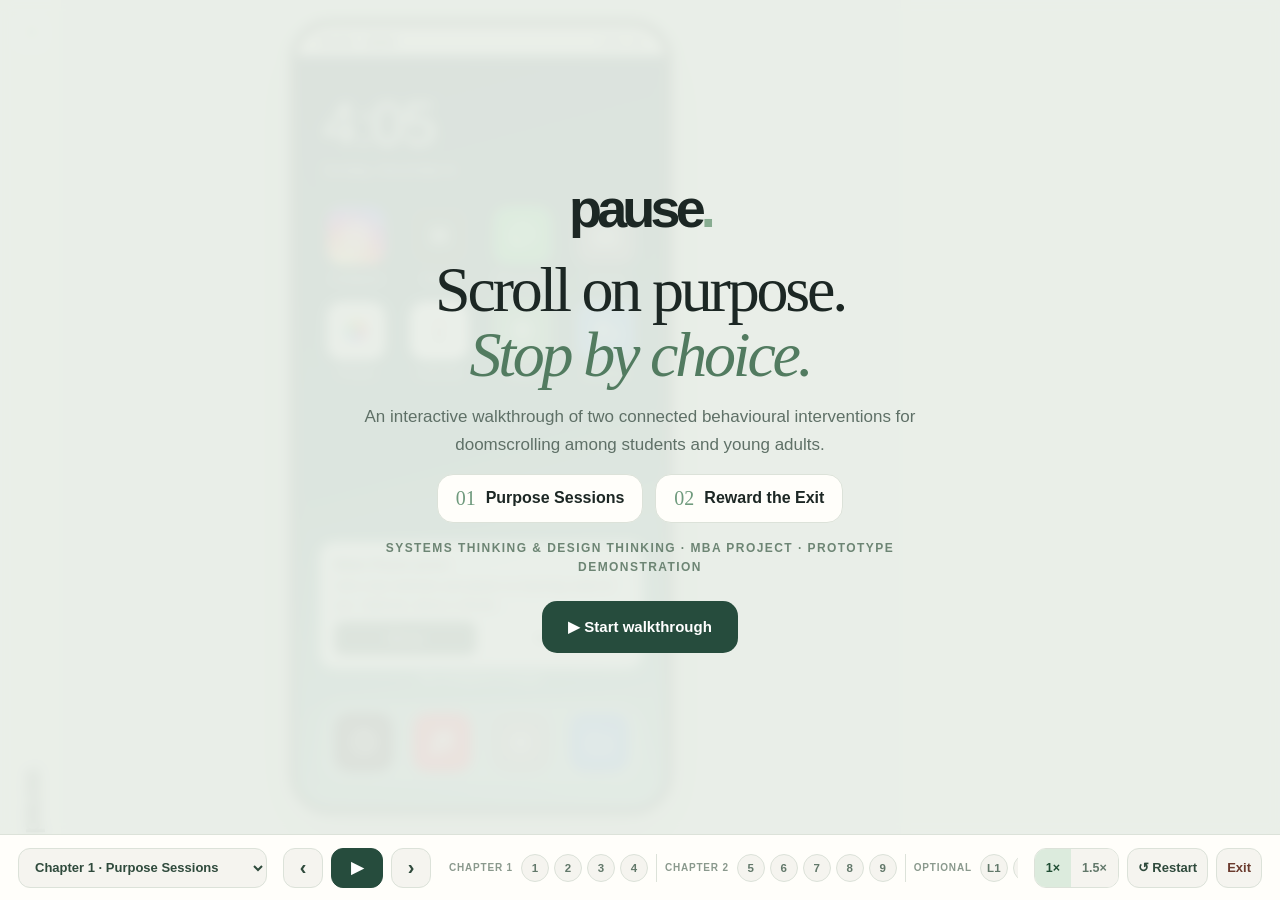
==== walkthrough.html @ 60032611 "Add automated presentation walkthrough and recorded videos - walkthrough.html: overview, the real pr" ====
<!doctype html>
<html lang="en">
<head>
  <meta charset="utf-8" />
  <meta name="viewport" content="width=device-width, initial-scale=1, viewport-fit=cover" />
  <meta name="theme-color" content="#f5f4ef" />
  <title>Pause — Walkthrough</title>
  <meta name="description" content="An automated walkthrough of the Pause prototype: Purpose Sessions and Reward the Exit." />
  <link rel="stylesheet" href="walkthrough/walkthrough.css" />
</head>
<body>
<div class="wt" id="wt">
  <!-- Left: compact project overview (collapsible) -->
  <aside class="wt-overview" id="overview" aria-label="Project overview">
    <button class="ov-toggle" id="ov-toggle" aria-expanded="true" aria-controls="ov-body" title="Collapse overview (O)"><span class="ov-toggle-icon">«</span></button>
    <div class="ov-rail"><span class="logo">pause<i>.</i></span></div>
    <div class="ov-body" id="ov-body">
      <span class="logo">pause<i>.</i></span>
      <p class="ov-kicker">Systems Thinking &amp; Design Thinking · MBA project</p>
      <p class="ov-desc">A behavioural design prototype for doomscrolling among students and young adults. Pause adds deliberate choices at the moments where scrolling usually becomes automatic.</p>
      <div class="ov-int" data-int="1"><span class="ov-num">01</span><div><b>Purpose Sessions</b>Recognise the trigger and choose a purpose, a finish line and a next step before entering the feed.</div></div>
      <div class="ov-int" data-int="2"><span class="ov-num">02</span><div><b>Reward the Exit</b>Notice automatic scrolling, meet natural stopping points and make leaving easier.</div></div>
      <div class="ov-loops" id="ov-loops"></div>
      <p class="ov-foot">The Instagram screens are a simulation. The walkthrough uses a sample user and does not change your saved preferences.</p>
    </div>
  </aside>

  <!-- Centre: the real prototype inside a phone frame -->
  <main class="wt-stage" id="stage" aria-label="Pause prototype, controlled by the walkthrough">
    <div class="phone-wrap" id="phone-wrap">
      <div class="phone-frame" id="phone-frame">
        <iframe id="app" title="Pause prototype" src="index.html?demo" tabindex="-1"></iframe>
      </div>
      <div class="gray-meter" id="gray-meter" aria-live="polite" hidden>
        <span class="gm-label">Grayscale</span><b id="gm-value">0%</b>
        <span class="gm-bar"><i id="gm-fill"></i></span><span class="gm-note">walkthrough indicator</span>
      </div>
    </div>
  </main>

  <!-- Right: contextual explanation -->
  <section class="wt-panel" id="panel" aria-live="polite" aria-label="Step explanation">
    <div class="panel-inner" id="panel-inner"></div>
  </section>

  <!-- Highlight, bubble and connector (drawn over everything, never intercepting clicks) -->
  <div class="hl-clip" id="hl-clip"><div class="hl-box" id="hl-box"></div></div>
  <div class="hl-bubble" id="hl-bubble" aria-hidden="true"></div>
  <svg class="hl-line" id="hl-line" aria-hidden="true"><path id="hl-path"/><circle id="hl-dot" r="3.5"/></svg>

  <!-- Controls -->
  <nav class="wt-controls" id="controls" aria-label="Walkthrough controls">
    <div class="ctl-group">
      <label class="sr-only" for="chapter">Chapter</label>
      <select id="chapter" class="ctl-select" title="Chapter"></select>
    </div>
    <div class="ctl-group ctl-main">
      <button class="ctl" id="btn-prev" title="Previous step (←)" aria-label="Previous step">‹</button>
      <button class="ctl play" id="btn-play" title="Play / Pause (Space)" aria-label="Play">▶</button>
      <button class="ctl" id="btn-next" title="Next step (→)" aria-label="Next step">›</button>
    </div>
    <div class="ctl-progress" id="progress" role="tablist" aria-label="Steps"></div>
    <div class="ctl-group">
      <div class="speed" role="group" aria-label="Playback speed"><button class="spd on" data-speed="1" aria-pressed="true">1×</button><button class="spd" data-speed="1.5" aria-pressed="false">1.5×</button></div>
      <button class="ctl text" id="btn-restart" title="Restart (R)" aria-label="Restart">↺<span class="lbl">&nbsp;Restart</span></button>
      <a class="ctl text exit" id="btn-exit" href="index.html" title="Exit walkthrough (Esc)">Exit</a>
    </div>
  </nav>

  <!-- Title and summary cards -->
  <div class="wt-card" id="card-intro" hidden>
    <div class="card-body">
      <span class="logo big">pause<i>.</i></span>
      <h1>Scroll on purpose.<br/><i>Stop by choice.</i></h1>
      <p>An interactive walkthrough of two connected behavioural interventions for doomscrolling among students and young adults.</p>
      <div class="card-ints"><div><span>01</span>Purpose Sessions</div><div><span>02</span>Reward the Exit</div></div>
      <p class="card-meta">Systems Thinking &amp; Design Thinking · MBA project · Prototype demonstration</p>
      <button class="card-btn" id="intro-start">▶ Start walkthrough</button>
    </div>
  </div>
  <div class="wt-card" id="card-summary" hidden>
    <div class="card-body" id="summary-body"></div>
  </div>
</div>
<script src="walkthrough/steps.js"></script>
<script src="walkthrough/walkthrough.js"></script>
</body>
</html>
---- walkthrough/walkthrough.css ----
/* Pause walkthrough. Same palette as the prototype: cream paper, sage and dark green. */
:root{--paper:#f5f4ef;--white:#fffefa;--ink:#1c2724;--sub:#5f7067;--edge:#dce2d9;--green:#264c3d;--sage:#88ac91;--mist:#e4eee5;--bg:#e9eee8;--accent:#2f6b4a;
  --ctl-h:66px;--ov-w:300px;--panel-w:430px;font-family:Inter,ui-sans-serif,-apple-system,BlinkMacSystemFont,"Segoe UI",sans-serif}
*{box-sizing:border-box}
html,body{margin:0;height:100%;background:var(--bg);color:var(--ink);overflow:hidden}
button,select{font:inherit;color:inherit}button{cursor:pointer}
button:focus-visible,select:focus-visible,a:focus-visible{outline:3px solid #86b69b;outline-offset:2px}
.sr-only{position:absolute;width:1px;height:1px;overflow:hidden;clip:rect(0 0 0 0);white-space:nowrap}
.logo{font-size:30px;font-weight:900;letter-spacing:-.09em;line-height:1;color:var(--ink)}.logo i{font-style:normal;color:var(--sage)}.logo.big{font-size:54px}

.wt{position:relative;height:100dvh;display:grid;grid-template-columns:var(--ov-w) minmax(0,1fr) var(--panel-w);grid-template-rows:minmax(0,1fr) var(--ctl-h);transition:grid-template-columns .35s ease}
.wt.ov-collapsed{--ov-w:62px}

/* ---- Left overview ---- */
.wt-overview{grid-row:1;grid-column:1;position:relative;overflow:hidden;border-right:1px solid var(--edge);background:var(--paper)}
.ov-body{height:100%;overflow-y:auto;padding:30px 26px 24px;display:flex;flex-direction:column;gap:14px;transition:opacity .25s}
.ov-kicker{margin:4px 0 0;font-size:10.5px;font-weight:800;letter-spacing:.14em;text-transform:uppercase;color:#4e7a5f;line-height:1.5}
.ov-desc{margin:0;font-size:14px;line-height:1.6;color:var(--sub)}
.ov-int{display:flex;gap:12px;background:var(--white);border:1px solid var(--edge);border-radius:16px;padding:13px 14px;font-size:12.5px;line-height:1.5;color:var(--sub);transition:border-color .3s,box-shadow .3s}
.ov-int b{display:block;color:var(--ink);font-size:13.5px;margin-bottom:2px}.ov-num{font-family:Georgia,serif;font-size:20px;color:#6f9a7d;line-height:1.1}
.ov-int.on{border-color:#7fa98b;box-shadow:0 0 0 3px #dfeadf}
.ov-loops{display:flex;flex-direction:column;gap:7px;margin-top:4px}
.ov-loops h3{margin:0 0 2px;font-size:10.5px;letter-spacing:.14em;text-transform:uppercase;color:#4e7a5f}
.loop{display:flex;gap:10px;font-size:12px;line-height:1.45;color:var(--sub);padding:7px 9px;border-radius:12px;transition:background .3s}
.loop b{color:var(--ink)}.loop .tag{flex:0 0 28px;height:22px;border-radius:7px;display:grid;place-items:center;font-size:11px;font-weight:800;background:#e8ede6;color:#50675a}
.loop.on{background:#e3eee4}.loop.on .tag{background:var(--green);color:#fff}
.ov-foot{margin-top:auto;font-size:11px;line-height:1.5;color:#83948a}
.ov-rail{position:absolute;inset:0;display:none;justify-content:center;padding-top:74px}.ov-rail .logo{writing-mode:vertical-rl;transform:rotate(180deg);font-size:26px}
.ov-toggle{position:absolute;top:16px;right:12px;z-index:3;width:34px;height:34px;border-radius:10px;border:1px solid var(--edge);background:var(--white);color:#4e7a5f;font-weight:800}
.wt.ov-collapsed .ov-body{opacity:0;pointer-events:none}.wt.ov-collapsed .ov-rail{display:flex}.wt.ov-collapsed .ov-toggle{right:13px}.wt.ov-collapsed .ov-toggle-icon{display:inline-block;transform:rotate(180deg)}

/* ---- Centre stage ---- */
.wt-stage{grid-row:1;grid-column:2;position:relative;display:grid;place-items:center;min-width:0;overflow:hidden}
.phone-wrap{position:relative;transform-origin:center center}
.phone-frame{width:404px;height:840px;border:7px solid #25332d;border-radius:42px;overflow:hidden;background:var(--paper);box-shadow:0 22px 70px rgba(19,39,28,.18)}
.phone-frame iframe{display:block;width:390px;height:826px;border:0;background:var(--paper)}
.gray-meter{position:absolute;left:-150px;top:120px;width:128px;background:var(--white);border:1px solid var(--edge);border-radius:16px;padding:12px 13px;box-shadow:0 8px 24px rgba(19,39,28,.08);display:flex;flex-direction:column;gap:6px;transition:opacity .3s}
.gray-meter[hidden]{display:flex;opacity:0;pointer-events:none}
.gm-label{font-size:10px;font-weight:800;letter-spacing:.12em;text-transform:uppercase;color:#4e7a5f}.gray-meter b{font-family:Georgia,serif;font-weight:400;font-size:34px;line-height:1;letter-spacing:-.04em}
.gm-bar{height:8px;border-radius:9px;background:linear-gradient(90deg,#3f9b5e,#d9a441 40%,#8d8d8d);position:relative;overflow:hidden}.gm-bar i{position:absolute;inset:0 auto 0 0;background:rgba(255,255,255,.0);border-right:3px solid var(--ink);transition:width .25s}
.gm-note{font-size:9.5px;color:#8a998d}

/* ---- Right panel ---- */
.wt-panel{grid-row:1;grid-column:3;overflow-y:auto;background:var(--paper);border-left:1px solid var(--edge);position:relative}
.panel-inner{padding:30px 30px 24px;display:flex;flex-direction:column;gap:14px;animation:fadein .35s ease}
@keyframes fadein{from{opacity:0;transform:translateY(6px)}to{opacity:1;transform:none}}
.p-head{display:flex;gap:14px;align-items:flex-start}
.p-badge{flex:0 0 44px;height:44px;border-radius:50%;background:var(--green);color:#fff;display:grid;place-items:center;font-weight:800;font-size:16px;box-shadow:0 0 0 5px #dfeadf}
.p-chapter{font-size:10.5px;font-weight:800;letter-spacing:.14em;text-transform:uppercase;color:#4e7a5f;margin-bottom:5px}
.p-head h2{margin:0;font-family:Georgia,serif;font-weight:400;font-size:29px;line-height:1.1;letter-spacing:-.035em}
.p-labels{display:flex;flex-wrap:wrap;gap:7px}
.sys-label{display:inline-flex;align-items:center;gap:6px;border-radius:999px;padding:5px 11px;background:#dcebdd;color:#1f4d33;font-size:11.5px;font-weight:750}
.sys-label.loop-tag{background:transparent;border:1px solid #b9ccbc;color:#4e7a5f}
.p-now{font-size:12.5px;color:#4e6a59;background:var(--white);border:1px solid var(--edge);border-radius:12px;padding:9px 12px;display:flex;gap:8px;align-items:center;min-height:38px}
.p-now .dotn{flex:0 0 20px;height:20px;border-radius:50%;background:var(--green);color:#fff;font-size:10.5px;font-weight:800;display:grid;place-items:center}
.p-sec{display:flex;flex-direction:column;gap:4px}
.p-sec h3{margin:0;font-size:10.5px;font-weight:800;letter-spacing:.12em;text-transform:uppercase;color:#6d8574}
.p-sec p{margin:0;font-size:14.5px;line-height:1.58;color:#2f3f38}
.p-sec.sys{background:#e8f0e7;border-radius:14px;padding:12px 14px}
.p-note{font-size:12px;line-height:1.5;color:#6b5a2e;background:#f7f0dc;border:1px solid #ecdcae;border-radius:12px;padding:9px 12px}

/* ---- Highlight overlay ---- */
.hl-clip{position:fixed;overflow:hidden;pointer-events:none;z-index:20;border-radius:36px;opacity:0;transition:opacity .3s}
.hl-clip.on{opacity:1}
.hl-box{position:absolute;border-radius:14px;box-shadow:0 0 0 3px #3f8a5f,0 0 0 2000px rgba(236,240,233,.38);transition:left .38s cubic-bezier(.3,.7,.3,1),top .38s cubic-bezier(.3,.7,.3,1),width .38s cubic-bezier(.3,.7,.3,1),height .38s cubic-bezier(.3,.7,.3,1)}
.hl-bubble{position:fixed;z-index:22;width:34px;height:34px;margin:-17px 0 0 -17px;border-radius:50%;background:var(--green);color:#fff;display:grid;place-items:center;font-weight:800;font-size:13px;box-shadow:0 0 0 4px rgba(223,234,223,.95),0 6px 16px rgba(19,39,28,.25);pointer-events:none;opacity:0;transition:opacity .3s,left .38s cubic-bezier(.3,.7,.3,1),top .38s cubic-bezier(.3,.7,.3,1)}
.hl-bubble.on{opacity:1}
.hl-line{position:fixed;inset:0;width:100%;height:100%;pointer-events:none;z-index:21;opacity:0;transition:opacity .3s}
.hl-line.on{opacity:1}.hl-line path{fill:none;stroke:#3f8a5f;stroke-width:1.6;stroke-dasharray:5 4}.hl-line circle{fill:#3f8a5f}

/* ---- Controls ---- */
.wt-controls{grid-row:2;grid-column:1/-1;display:flex;align-items:center;gap:16px;padding:0 18px;background:var(--white);border-top:1px solid var(--edge);z-index:30;min-width:0}
.ctl-group{display:flex;align-items:center;gap:8px;flex:none}
.ctl-select{height:40px;border-radius:12px;border:1px solid var(--edge);background:var(--paper);padding:0 12px;font-size:13px;font-weight:650;color:#2f4a3c;max-width:260px}
.ctl{height:40px;min-width:40px;border-radius:12px;border:1px solid var(--edge);background:var(--paper);font-size:20px;font-weight:700;color:#2f4a3c;display:inline-flex;align-items:center;justify-content:center;text-decoration:none;padding:0 10px}
.ctl.play{background:var(--green);border-color:var(--green);color:#fff;min-width:52px;font-size:16px}
.ctl.text{font-size:13px;font-weight:700}.ctl.exit{color:#6b3b2e}
.ctl-progress{flex:1;display:flex;align-items:center;gap:6px;min-width:0;overflow-x:auto;scrollbar-width:none;padding:4px 2px}
.ctl-progress::-webkit-scrollbar{display:none}
.pg-chap{display:flex;align-items:center;gap:5px;padding-right:8px;margin-right:2px;border-right:1px solid var(--edge)}.pg-chap:last-child{border-right:0}
.pg-chap small{font-size:10px;font-weight:800;letter-spacing:.08em;text-transform:uppercase;color:#8a998d;margin-right:3px;white-space:nowrap}
.pg{height:28px;min-width:28px;padding:0 6px;border-radius:999px;border:1px solid var(--edge);background:var(--paper);font-size:11.5px;font-weight:750;color:#62786a;flex:none}
.pg.done{background:#dcebdd;border-color:#c3d8c6;color:#2f5a40}.pg.on{background:var(--green);border-color:var(--green);color:#fff}
.speed{display:flex;border:1px solid var(--edge);border-radius:12px;overflow:hidden}.spd{height:38px;border:0;background:var(--paper);padding:0 11px;font-size:12.5px;font-weight:750;color:#62786a}.spd.on{background:#dcebdd;color:#1f4d33}
.step-count{font-size:12px;color:#62786a;white-space:nowrap}

/* ---- Title and summary cards ---- */
.wt-card{position:fixed;inset:0 0 var(--ctl-h) 0;z-index:40;display:grid;place-items:center;background:rgba(233,238,232,.94);backdrop-filter:blur(6px);animation:fadein .5s ease}
.wt-card[hidden]{display:none}
.card-body{max-width:760px;padding:40px;text-align:center;display:flex;flex-direction:column;align-items:center;gap:16px}
.card-body h1{margin:6px 0 0;font-family:Georgia,serif;font-weight:400;font-size:clamp(40px,5vw,66px);line-height:1.02;letter-spacing:-.05em}.card-body h1 i{color:#527b60}
.card-body p{margin:0;font-size:17px;line-height:1.6;color:var(--sub);max-width:620px}
.card-ints{display:flex;gap:12px;flex-wrap:wrap;justify-content:center}.card-ints div{background:var(--white);border:1px solid var(--edge);border-radius:16px;padding:12px 18px;font-weight:750;display:flex;gap:10px;align-items:center}.card-ints span{font-family:Georgia,serif;color:#6f9a7d;font-weight:400;font-size:20px}
.card-meta{font-size:12px!important;letter-spacing:.12em;text-transform:uppercase;font-weight:800;color:#6d8574!important}
.card-btn{margin-top:8px;height:52px;padding:0 26px;border-radius:15px;border:0;background:var(--green);color:#fff;font-weight:800;font-size:15px}
.card-btn.alt{background:var(--white);border:1px solid var(--edge);color:var(--green)}
.sum-grid{display:grid;grid-template-columns:1fr 1fr;gap:12px;text-align:left;width:100%}
.sum-grid div{background:var(--white);border:1px solid var(--edge);border-radius:16px;padding:14px 16px;font-size:13.5px;line-height:1.55;color:var(--sub)}.sum-grid b{display:block;color:var(--ink);margin-bottom:4px;font-size:14px}
.sum-note{font-size:12.5px!important;color:#7d8c83!important}

/* ---- Video mode: hide interactive chrome that is not useful in a recording ---- */
.video .ov-toggle,.video .ctl-group,.video .card-btn{display:none!important}
.video .wt-controls{justify-content:center}.video .ctl-progress{flex:none}
.video{cursor:none}

/* ---- Medium screens: overview collapses ---- */
@media (max-width:1280px){:root{--panel-w:380px}}
/* ---- Mobile: phone on top, explanation in a bottom sheet ---- */
@media (max-width:900px){
  :root{--ctl-h:auto}
  html,body{overflow:hidden}
  .wt{grid-template-columns:1fr;grid-template-rows:minmax(0,1fr) auto auto}
  .wt-overview{display:none}
  .wt-stage{grid-row:1;grid-column:1}
  .wt-panel{grid-row:2;grid-column:1;border-left:0;border-top:1px solid var(--edge);border-radius:20px 20px 0 0;max-height:38dvh;box-shadow:0 -10px 30px rgba(19,39,28,.08)}
  .wt-panel::before{content:"";display:block;width:40px;height:4px;border-radius:4px;background:#cfd8cf;margin:8px auto 0}
  .wt.sheet-min .wt-panel{max-height:118px}
  .panel-inner{padding:10px 18px 16px;gap:10px}
  .p-head h2{font-size:21px}.p-badge{flex-basis:34px;height:34px;font-size:13px}
  .p-sec p{font-size:13.5px}
  .wt-controls{grid-row:3;flex-wrap:wrap;gap:8px;padding:8px 10px calc(8px + env(safe-area-inset-bottom,0px))}
  .ctl-progress{order:3;flex-basis:100%}
  .ctl-select{max-width:150px;font-size:12px}
  .ctl.text{font-size:12px;padding:0 8px}
  .hl-line{display:none}
  .gray-meter{left:auto;right:-8px;top:8px;width:auto;flex-direction:row;align-items:center;padding:6px 10px;border-radius:12px;transform:translateX(100%)}
  .gray-meter b{font-size:20px}.gm-bar,.gm-note{display:none}
  .wt-card{inset:0}
  .card-body{padding:24px}.card-body p{font-size:15px}.sum-grid{grid-template-columns:1fr}
}
@media (max-width:520px){
  .speed{display:none}.gray-meter{right:auto;left:8px;transform:none;top:auto;bottom:8px}
  .wt-panel{max-height:34dvh}
  .wt-controls{gap:6px}.ctl-group{gap:5px}.ctl{height:36px;min-width:36px}.ctl.play{min-width:46px}
  .ctl-select{max-width:118px;height:36px;padding:0 8px}
  .ctl.text .lbl{display:none}
  .hl-bubble{width:26px;height:26px;margin:-13px 0 0 -13px;font-size:11px}
}
@media (prefers-reduced-motion:reduce){*{transition:none!important;animation:none!important}}
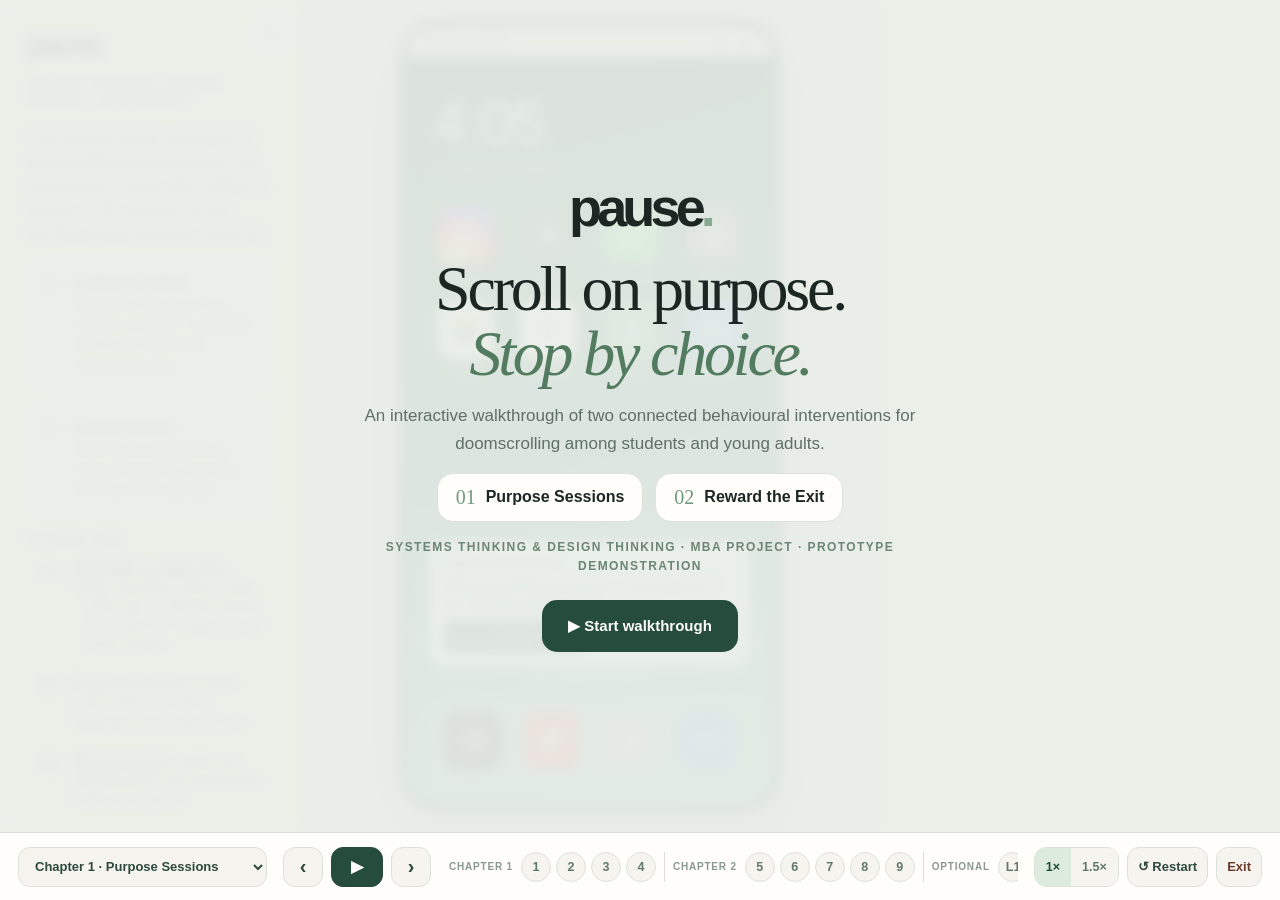
==== commit 56e4a20d: "Walkthrough: simpler panel, larger text, phone-first layout; landing polish - Panel shows a short de" ====
--- a/walkthrough.html
+++ b/walkthrough.html
@@ -13,7 +13,7 @@
   <!-- Left: compact project overview (collapsible) -->
   <aside class="wt-overview" id="overview" aria-label="Project overview">
     <button class="ov-toggle" id="ov-toggle" aria-expanded="true" aria-controls="ov-body" title="Collapse overview (O)"><span class="ov-toggle-icon">«</span></button>
-    <div class="ov-rail"><span class="logo">pause<i>.</i></span></div>
+    <div class="ov-rail" title="Show project overview"><div class="rail-ints"><span data-int="1" title="Purpose Sessions">01</span><span data-int="2" title="Reward the Exit">02</span></div><span class="logo">pause<i>.</i></span></div>
     <div class="ov-body" id="ov-body">
       <span class="logo">pause<i>.</i></span>
       <p class="ov-kicker">Systems Thinking &amp; Design Thinking · MBA project</p>
@@ -33,7 +33,7 @@
       </div>
       <div class="gray-meter" id="gray-meter" aria-live="polite" hidden>
         <span class="gm-label">Grayscale</span><b id="gm-value">0%</b>
-        <span class="gm-bar"><i id="gm-fill"></i></span><span class="gm-note">walkthrough indicator</span>
+        <span class="gm-bar"><i id="gm-fill"></i></span>
       </div>
     </div>
   </main>
--- a/walkthrough/walkthrough.css
+++ b/walkthrough/walkthrough.css
@@ -1,6 +1,6 @@
 /* Pause walkthrough. Same palette as the prototype: cream paper, sage and dark green. */
 :root{--paper:#f5f4ef;--white:#fffefa;--ink:#1c2724;--sub:#5f7067;--edge:#dce2d9;--green:#264c3d;--sage:#88ac91;--mist:#e4eee5;--bg:#e9eee8;--accent:#2f6b4a;
-  --ctl-h:66px;--ov-w:300px;--panel-w:430px;font-family:Inter,ui-sans-serif,-apple-system,BlinkMacSystemFont,"Segoe UI",sans-serif}
+  --ctl-h:68px;--ov-w:300px;--panel-w:470px;font-family:Inter,ui-sans-serif,-apple-system,BlinkMacSystemFont,"Segoe UI",sans-serif}
 *{box-sizing:border-box}
 html,body{margin:0;height:100%;background:var(--bg);color:var(--ink);overflow:hidden}
 button,select{font:inherit;color:inherit}button{cursor:pointer}
@@ -9,23 +9,26 @@
 .logo{font-size:30px;font-weight:900;letter-spacing:-.09em;line-height:1;color:var(--ink)}.logo i{font-style:normal;color:var(--sage)}.logo.big{font-size:54px}
 
 .wt{position:relative;height:100dvh;display:grid;grid-template-columns:var(--ov-w) minmax(0,1fr) var(--panel-w);grid-template-rows:minmax(0,1fr) var(--ctl-h);transition:grid-template-columns .35s ease}
-.wt.ov-collapsed{--ov-w:62px}
+.wt.ov-collapsed{--ov-w:68px}
 
 /* ---- Left overview ---- */
 .wt-overview{grid-row:1;grid-column:1;position:relative;overflow:hidden;border-right:1px solid var(--edge);background:var(--paper)}
 .ov-body{height:100%;overflow-y:auto;padding:30px 26px 24px;display:flex;flex-direction:column;gap:14px;transition:opacity .25s}
 .ov-kicker{margin:4px 0 0;font-size:10.5px;font-weight:800;letter-spacing:.14em;text-transform:uppercase;color:#4e7a5f;line-height:1.5}
-.ov-desc{margin:0;font-size:14px;line-height:1.6;color:var(--sub)}
-.ov-int{display:flex;gap:12px;background:var(--white);border:1px solid var(--edge);border-radius:16px;padding:13px 14px;font-size:12.5px;line-height:1.5;color:var(--sub);transition:border-color .3s,box-shadow .3s}
+.ov-desc{margin:0;font-size:15px;line-height:1.6;color:#3c4d45}
+.ov-int{display:flex;gap:12px;background:var(--white);border:1px solid var(--edge);border-radius:16px;padding:13px 14px;font-size:13.5px;line-height:1.5;color:var(--sub);transition:border-color .3s,box-shadow .3s}
 .ov-int b{display:block;color:var(--ink);font-size:13.5px;margin-bottom:2px}.ov-num{font-family:Georgia,serif;font-size:20px;color:#6f9a7d;line-height:1.1}
 .ov-int.on{border-color:#7fa98b;box-shadow:0 0 0 3px #dfeadf}
 .ov-loops{display:flex;flex-direction:column;gap:7px;margin-top:4px}
 .ov-loops h3{margin:0 0 2px;font-size:10.5px;letter-spacing:.14em;text-transform:uppercase;color:#4e7a5f}
-.loop{display:flex;gap:10px;font-size:12px;line-height:1.45;color:var(--sub);padding:7px 9px;border-radius:12px;transition:background .3s}
+.loop{display:flex;gap:10px;font-size:13px;line-height:1.45;color:var(--sub);padding:7px 9px;border-radius:12px;transition:background .3s}
 .loop b{color:var(--ink)}.loop .tag{flex:0 0 28px;height:22px;border-radius:7px;display:grid;place-items:center;font-size:11px;font-weight:800;background:#e8ede6;color:#50675a}
 .loop.on{background:#e3eee4}.loop.on .tag{background:var(--green);color:#fff}
 .ov-foot{margin-top:auto;font-size:11px;line-height:1.5;color:#83948a}
-.ov-rail{position:absolute;inset:0;display:none;justify-content:center;padding-top:74px}.ov-rail .logo{writing-mode:vertical-rl;transform:rotate(180deg);font-size:26px}
+.ov-rail{position:absolute;inset:0;display:none;flex-direction:column;align-items:center;justify-content:space-between;padding:70px 0 26px;cursor:pointer}
+.ov-rail .logo{writing-mode:vertical-rl;transform:rotate(180deg);font-size:30px}
+.rail-ints{display:flex;flex-direction:column;gap:8px}.rail-ints span{width:40px;height:40px;border-radius:12px;display:grid;place-items:center;font-family:Georgia,serif;font-size:16px;color:#6f9a7d;background:var(--white);border:1px solid var(--edge);transition:all .3s}
+.rail-ints span.on{background:var(--green);border-color:var(--green);color:#fff}
 .ov-toggle{position:absolute;top:16px;right:12px;z-index:3;width:34px;height:34px;border-radius:10px;border:1px solid var(--edge);background:var(--white);color:#4e7a5f;font-weight:800}
 .wt.ov-collapsed .ov-body{opacity:0;pointer-events:none}.wt.ov-collapsed .ov-rail{display:flex}.wt.ov-collapsed .ov-toggle{right:13px}.wt.ov-collapsed .ov-toggle-icon{display:inline-block;transform:rotate(180deg)}
 
@@ -34,39 +37,47 @@
 .phone-wrap{position:relative;transform-origin:center center}
 .phone-frame{width:404px;height:840px;border:7px solid #25332d;border-radius:42px;overflow:hidden;background:var(--paper);box-shadow:0 22px 70px rgba(19,39,28,.18)}
 .phone-frame iframe{display:block;width:390px;height:826px;border:0;background:var(--paper)}
-.gray-meter{position:absolute;left:-150px;top:120px;width:128px;background:var(--white);border:1px solid var(--edge);border-radius:16px;padding:12px 13px;box-shadow:0 8px 24px rgba(19,39,28,.08);display:flex;flex-direction:column;gap:6px;transition:opacity .3s}
+.gray-meter{position:absolute;left:-158px;top:130px;width:132px;background:var(--white);border:1px solid var(--edge);border-radius:14px;padding:12px 14px;display:flex;flex-direction:column;gap:7px;transition:opacity .3s}
 .gray-meter[hidden]{display:flex;opacity:0;pointer-events:none}
-.gm-label{font-size:10px;font-weight:800;letter-spacing:.12em;text-transform:uppercase;color:#4e7a5f}.gray-meter b{font-family:Georgia,serif;font-weight:400;font-size:34px;line-height:1;letter-spacing:-.04em}
-.gm-bar{height:8px;border-radius:9px;background:linear-gradient(90deg,#3f9b5e,#d9a441 40%,#8d8d8d);position:relative;overflow:hidden}.gm-bar i{position:absolute;inset:0 auto 0 0;background:rgba(255,255,255,.0);border-right:3px solid var(--ink);transition:width .25s}
-.gm-note{font-size:9.5px;color:#8a998d}
+.gm-label{font-size:12px;font-weight:700;letter-spacing:.08em;text-transform:uppercase;color:#6b6b6b}.gray-meter b{font-size:26px;font-weight:700;line-height:1;color:#2b2b2b;font-variant-numeric:tabular-nums}
+.gm-bar{height:6px;border-radius:6px;background:#e4e4e4;overflow:hidden}.gm-bar i{display:block;height:100%;width:0;background:#3a3a3a;transition:width .25s linear}
 
 /* ---- Right panel ---- */
 .wt-panel{grid-row:1;grid-column:3;overflow-y:auto;background:var(--paper);border-left:1px solid var(--edge);position:relative}
-.panel-inner{padding:30px 30px 24px;display:flex;flex-direction:column;gap:14px;animation:fadein .35s ease}
+.panel-inner{padding:34px 34px 28px;display:flex;flex-direction:column;gap:18px;animation:fadein .35s ease}
 @keyframes fadein{from{opacity:0;transform:translateY(6px)}to{opacity:1;transform:none}}
 .p-head{display:flex;gap:14px;align-items:flex-start}
-.p-badge{flex:0 0 44px;height:44px;border-radius:50%;background:var(--green);color:#fff;display:grid;place-items:center;font-weight:800;font-size:16px;box-shadow:0 0 0 5px #dfeadf}
-.p-chapter{font-size:10.5px;font-weight:800;letter-spacing:.14em;text-transform:uppercase;color:#4e7a5f;margin-bottom:5px}
-.p-head h2{margin:0;font-family:Georgia,serif;font-weight:400;font-size:29px;line-height:1.1;letter-spacing:-.035em}
+.p-badge{flex:0 0 40px;height:40px;border-radius:50%;background:var(--white);border:2px solid var(--green);color:var(--green);display:grid;place-items:center;font-weight:800;font-size:16px}
+.p-chapter{font-size:13px;font-weight:800;letter-spacing:.1em;text-transform:uppercase;color:#4e7a5f;margin-bottom:6px}
+.p-head h2{margin:0;font-family:Georgia,serif;font-weight:400;font-size:34px;line-height:1.08;letter-spacing:-.035em;color:var(--ink)}
+.p-what{margin:0;font-size:18px;line-height:1.55;color:var(--ink)}
+.p-insight{background:#e3eee4;border-left:4px solid var(--green);border-radius:4px 16px 16px 4px;padding:16px 20px}
+.ins-k{display:block;font-size:12.5px;font-weight:800;letter-spacing:.1em;text-transform:uppercase;color:#4e7a5f;margin-bottom:6px}
+.p-insight p{margin:0;font-family:Georgia,serif;font-size:24px;line-height:1.3;letter-spacing:-.015em;color:#14201c}
+.p-now{font-size:14px;color:#4e6a59;display:flex;gap:9px;align-items:center;min-height:24px}
+.p-now .dotn{flex:0 0 22px;height:22px;border-radius:50%;border:1.5px solid #6f9a7d;color:#4e7a5f;font-size:10.5px;font-weight:800;display:grid;place-items:center}
+.p-note{margin:0;font-size:14px;line-height:1.5;color:#6b5a2e;background:#f7f0dc;border:1px solid #ecdcae;border-radius:12px;padding:10px 13px}
+.p-more{border-top:1px solid var(--edge);padding-top:14px}
+.p-more summary{cursor:pointer;list-style:none;font-size:16px;font-weight:750;color:var(--green);display:flex;flex-wrap:wrap;align-items:baseline;gap:4px 8px}
+.p-more summary::-webkit-details-marker{display:none}.p-more summary::before{content:'＋';font-weight:400;margin-right:2px}.p-more[open] summary::before{content:'－'}
+.p-more summary span{font-size:13.5px;font-weight:500;color:#6d8574}
+.p-more-body{display:flex;flex-direction:column;gap:16px;margin-top:16px}
 .p-labels{display:flex;flex-wrap:wrap;gap:7px}
-.sys-label{display:inline-flex;align-items:center;gap:6px;border-radius:999px;padding:5px 11px;background:#dcebdd;color:#1f4d33;font-size:11.5px;font-weight:750}
+.sys-label{display:inline-flex;align-items:center;gap:6px;border-radius:999px;padding:6px 12px;background:#dcebdd;color:#1f4d33;font-size:13px;font-weight:750}
 .sys-label.loop-tag{background:transparent;border:1px solid #b9ccbc;color:#4e7a5f}
-.p-now{font-size:12.5px;color:#4e6a59;background:var(--white);border:1px solid var(--edge);border-radius:12px;padding:9px 12px;display:flex;gap:8px;align-items:center;min-height:38px}
-.p-now .dotn{flex:0 0 20px;height:20px;border-radius:50%;background:var(--green);color:#fff;font-size:10.5px;font-weight:800;display:grid;place-items:center}
 .p-sec{display:flex;flex-direction:column;gap:4px}
-.p-sec h3{margin:0;font-size:10.5px;font-weight:800;letter-spacing:.12em;text-transform:uppercase;color:#6d8574}
-.p-sec p{margin:0;font-size:14.5px;line-height:1.58;color:#2f3f38}
-.p-sec.sys{background:#e8f0e7;border-radius:14px;padding:12px 14px}
-.p-note{font-size:12px;line-height:1.5;color:#6b5a2e;background:#f7f0dc;border:1px solid #ecdcae;border-radius:12px;padding:9px 12px}
+.p-sec h3{margin:0;font-size:12.5px;font-weight:800;letter-spacing:.1em;text-transform:uppercase;color:#6d8574}
+.p-sec p{margin:0;font-size:16px;line-height:1.58;color:#26332e}
+.p-sec.sys{background:#eef3ec;border-radius:14px;padding:13px 15px}
 
 /* ---- Highlight overlay ---- */
 .hl-clip{position:fixed;overflow:hidden;pointer-events:none;z-index:20;border-radius:36px;opacity:0;transition:opacity .3s}
 .hl-clip.on{opacity:1}
-.hl-box{position:absolute;border-radius:14px;box-shadow:0 0 0 3px #3f8a5f,0 0 0 2000px rgba(236,240,233,.38);transition:left .38s cubic-bezier(.3,.7,.3,1),top .38s cubic-bezier(.3,.7,.3,1),width .38s cubic-bezier(.3,.7,.3,1),height .38s cubic-bezier(.3,.7,.3,1)}
-.hl-bubble{position:fixed;z-index:22;width:34px;height:34px;margin:-17px 0 0 -17px;border-radius:50%;background:var(--green);color:#fff;display:grid;place-items:center;font-weight:800;font-size:13px;box-shadow:0 0 0 4px rgba(223,234,223,.95),0 6px 16px rgba(19,39,28,.25);pointer-events:none;opacity:0;transition:opacity .3s,left .38s cubic-bezier(.3,.7,.3,1),top .38s cubic-bezier(.3,.7,.3,1)}
+.hl-box{position:absolute;border-radius:14px;box-shadow:0 0 0 2px rgba(63,138,95,.8),0 0 0 2000px rgba(236,240,233,.2);transition:left .38s cubic-bezier(.3,.7,.3,1),top .38s cubic-bezier(.3,.7,.3,1),width .38s cubic-bezier(.3,.7,.3,1),height .38s cubic-bezier(.3,.7,.3,1)}
+.hl-bubble{position:fixed;z-index:22;width:28px;height:28px;margin:-14px 0 0 -14px;border-radius:50%;background:var(--white);border:1.5px solid #3f8a5f;color:var(--green);display:grid;place-items:center;font-weight:800;font-size:12px;box-shadow:0 3px 10px rgba(19,39,28,.12);pointer-events:none;opacity:0;transition:opacity .3s,left .38s cubic-bezier(.3,.7,.3,1),top .38s cubic-bezier(.3,.7,.3,1)}
 .hl-bubble.on{opacity:1}
 .hl-line{position:fixed;inset:0;width:100%;height:100%;pointer-events:none;z-index:21;opacity:0;transition:opacity .3s}
-.hl-line.on{opacity:1}.hl-line path{fill:none;stroke:#3f8a5f;stroke-width:1.6;stroke-dasharray:5 4}.hl-line circle{fill:#3f8a5f}
+.hl-line.on{opacity:.55}.hl-line path{fill:none;stroke:#3f8a5f;stroke-width:1.2;stroke-dasharray:3 5}.hl-line circle{fill:#3f8a5f}
 
 /* ---- Controls ---- */
 .wt-controls{grid-row:2;grid-column:1/-1;display:flex;align-items:center;gap:16px;padding:0 18px;background:var(--white);border-top:1px solid var(--edge);z-index:30;min-width:0}
@@ -79,7 +90,7 @@
 .ctl-progress::-webkit-scrollbar{display:none}
 .pg-chap{display:flex;align-items:center;gap:5px;padding-right:8px;margin-right:2px;border-right:1px solid var(--edge)}.pg-chap:last-child{border-right:0}
 .pg-chap small{font-size:10px;font-weight:800;letter-spacing:.08em;text-transform:uppercase;color:#8a998d;margin-right:3px;white-space:nowrap}
-.pg{height:28px;min-width:28px;padding:0 6px;border-radius:999px;border:1px solid var(--edge);background:var(--paper);font-size:11.5px;font-weight:750;color:#62786a;flex:none}
+.pg{height:30px;min-width:30px;padding:0 7px;border-radius:999px;border:1px solid var(--edge);background:var(--paper);font-size:12.5px;font-weight:750;color:#62786a;flex:none}
 .pg.done{background:#dcebdd;border-color:#c3d8c6;color:#2f5a40}.pg.on{background:var(--green);border-color:var(--green);color:#fff}
 .speed{display:flex;border:1px solid var(--edge);border-radius:12px;overflow:hidden}.spd{height:38px;border:0;background:var(--paper);padding:0 11px;font-size:12.5px;font-weight:750;color:#62786a}.spd.on{background:#dcebdd;color:#1f4d33}
 .step-count{font-size:12px;color:#62786a;white-space:nowrap}
@@ -104,7 +115,7 @@
 .video{cursor:none}
 
 /* ---- Medium screens: overview collapses ---- */
-@media (max-width:1280px){:root{--panel-w:380px}}
+@media (max-width:1280px){:root{--panel-w:400px}.p-head h2{font-size:30px}.p-insight p{font-size:21px}}
 /* ---- Mobile: phone on top, explanation in a bottom sheet ---- */
 @media (max-width:900px){
   :root{--ctl-h:auto}
@@ -116,15 +127,15 @@
   .wt-panel::before{content:"";display:block;width:40px;height:4px;border-radius:4px;background:#cfd8cf;margin:8px auto 0}
   .wt.sheet-min .wt-panel{max-height:118px}
   .panel-inner{padding:10px 18px 16px;gap:10px}
-  .p-head h2{font-size:21px}.p-badge{flex-basis:34px;height:34px;font-size:13px}
-  .p-sec p{font-size:13.5px}
+  .p-head h2{font-size:22px}.p-badge{flex-basis:32px;height:32px;font-size:13px}.p-chapter{font-size:11px}
+  .p-what{font-size:15.5px}.p-insight{padding:11px 14px}.p-insight p{font-size:18px}.p-sec p{font-size:15px}
   .wt-controls{grid-row:3;flex-wrap:wrap;gap:8px;padding:8px 10px calc(8px + env(safe-area-inset-bottom,0px))}
   .ctl-progress{order:3;flex-basis:100%}
   .ctl-select{max-width:150px;font-size:12px}
   .ctl.text{font-size:12px;padding:0 8px}
   .hl-line{display:none}
   .gray-meter{left:auto;right:-8px;top:8px;width:auto;flex-direction:row;align-items:center;padding:6px 10px;border-radius:12px;transform:translateX(100%)}
-  .gray-meter b{font-size:20px}.gm-bar,.gm-note{display:none}
+  .gray-meter b{font-size:18px}.gm-bar{display:none}
   .wt-card{inset:0}
   .card-body{padding:24px}.card-body p{font-size:15px}.sum-grid{grid-template-columns:1fr}
 }
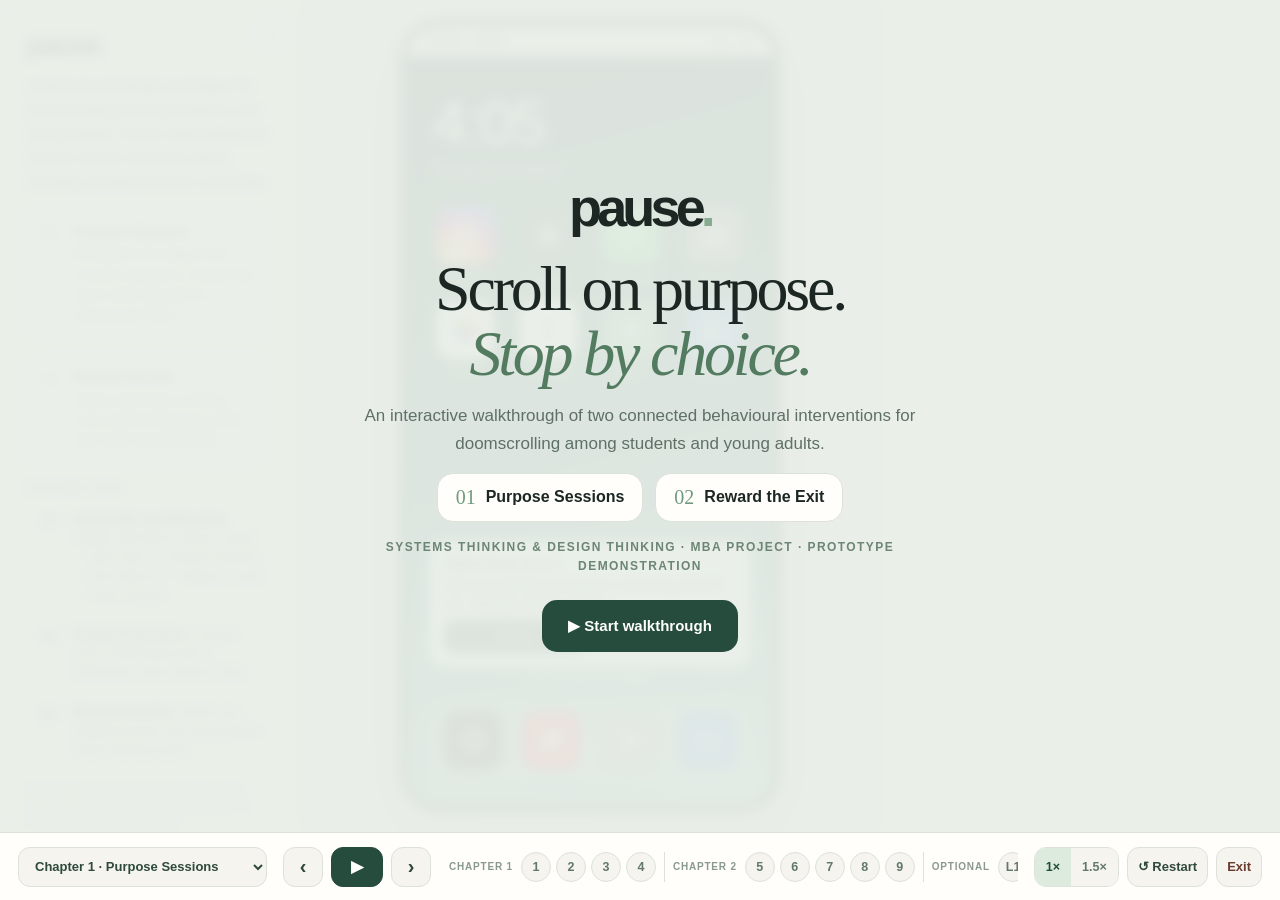
==== commit 690f27ab: "Walkthrough: remove grayscale percentage card and overview course label Co-Authored-By: Claude Opus " ====
--- a/walkthrough.html
+++ b/walkthrough.html
@@ -16,7 +16,6 @@
     <div class="ov-rail" title="Show project overview"><div class="rail-ints"><span data-int="1" title="Purpose Sessions">01</span><span data-int="2" title="Reward the Exit">02</span></div><span class="logo">pause<i>.</i></span></div>
     <div class="ov-body" id="ov-body">
       <span class="logo">pause<i>.</i></span>
-      <p class="ov-kicker">Systems Thinking &amp; Design Thinking · MBA project</p>
       <p class="ov-desc">A behavioural design prototype for doomscrolling among students and young adults. Pause adds deliberate choices at the moments where scrolling usually becomes automatic.</p>
       <div class="ov-int" data-int="1"><span class="ov-num">01</span><div><b>Purpose Sessions</b>Recognise the trigger and choose a purpose, a finish line and a next step before entering the feed.</div></div>
       <div class="ov-int" data-int="2"><span class="ov-num">02</span><div><b>Reward the Exit</b>Notice automatic scrolling, meet natural stopping points and make leaving easier.</div></div>
@@ -30,10 +29,6 @@
     <div class="phone-wrap" id="phone-wrap">
       <div class="phone-frame" id="phone-frame">
         <iframe id="app" title="Pause prototype" src="index.html?demo" tabindex="-1"></iframe>
-      </div>
-      <div class="gray-meter" id="gray-meter" aria-live="polite" hidden>
-        <span class="gm-label">Grayscale</span><b id="gm-value">0%</b>
-        <span class="gm-bar"><i id="gm-fill"></i></span>
       </div>
     </div>
   </main>
--- a/walkthrough/walkthrough.css
+++ b/walkthrough/walkthrough.css
@@ -128,7 +128,7 @@
   .wt.sheet-min .wt-panel{max-height:118px}
   .panel-inner{padding:10px 18px 16px;gap:10px}
   .p-head h2{font-size:22px}.p-badge{flex-basis:32px;height:32px;font-size:13px}.p-chapter{font-size:11px}
-  .p-what{font-size:15.5px}.p-insight{padding:11px 14px}.p-insight p{font-size:18px}.p-sec p{font-size:15px}
+  .p-what{font-size:16px}.p-insight{padding:11px 14px}.p-insight p{font-size:18px}.p-sec p{font-size:16px}
   .wt-controls{grid-row:3;flex-wrap:wrap;gap:8px;padding:8px 10px calc(8px + env(safe-area-inset-bottom,0px))}
   .ctl-progress{order:3;flex-basis:100%}
   .ctl-select{max-width:150px;font-size:12px}
